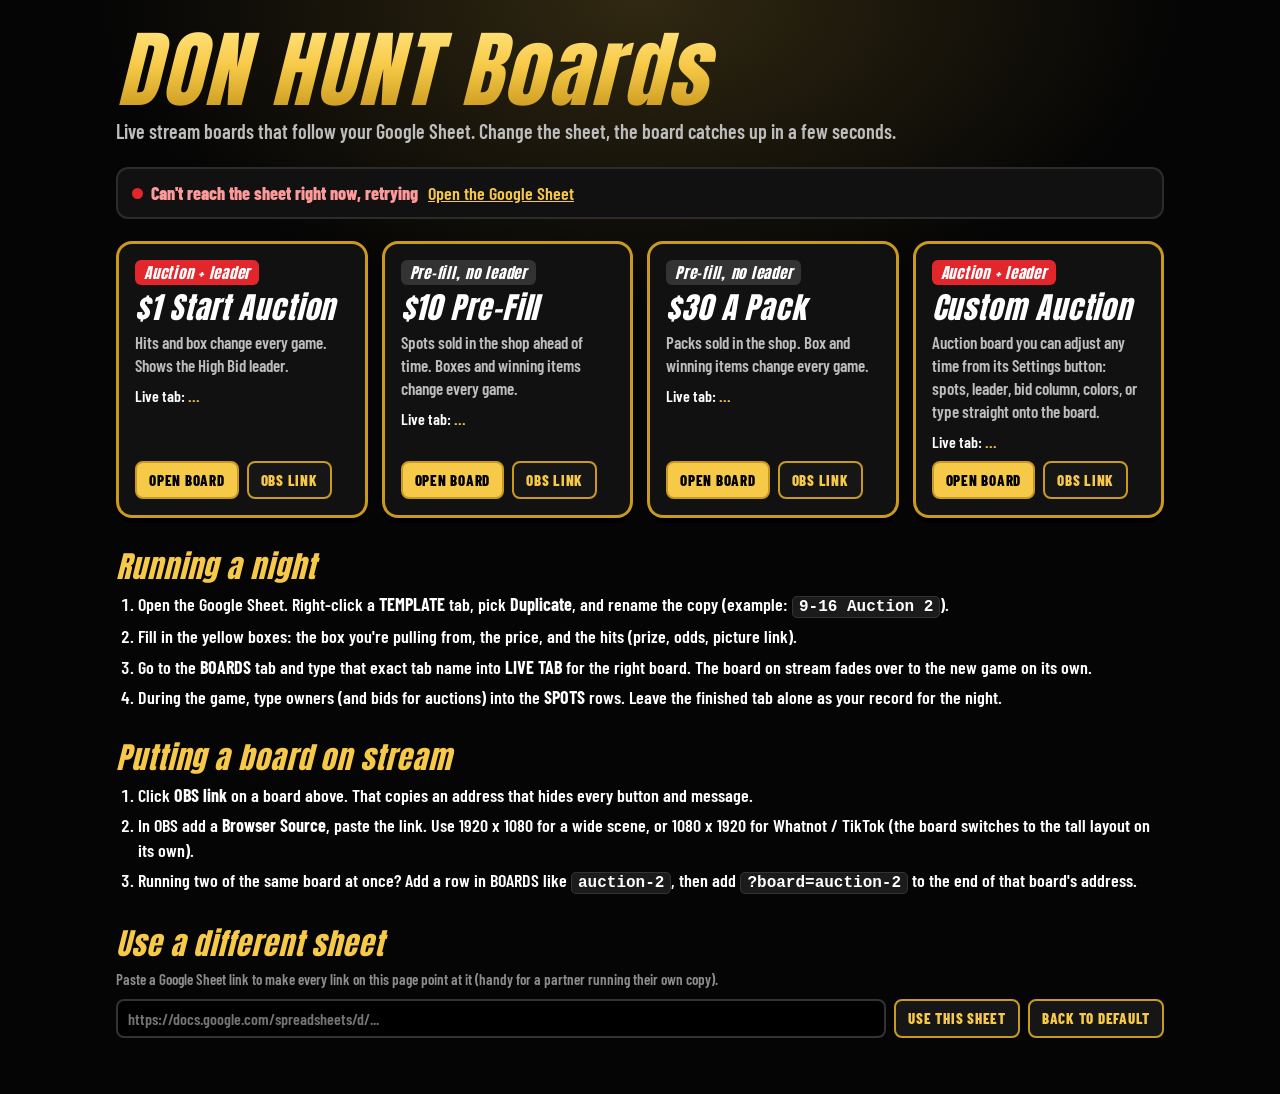
==== index.html @ 1988c6ad "DON HUNT live boards: auction, pre-fill, pack, custom Co-Authored-By: Claude Opus 5 <noreply@anthrop" ====
<!DOCTYPE html>
<html lang="en">
<head>
<meta charset="utf-8">
<meta name="viewport" content="width=device-width, initial-scale=1">
<title>DON HUNT Boards</title>
<link rel="icon" href="images/favicon.svg">
<link rel="preconnect" href="https://fonts.googleapis.com">
<link rel="preconnect" href="https://fonts.gstatic.com" crossorigin>
<link href="https://fonts.googleapis.com/css2?family=Anton&family=Barlow+Condensed:wght@500;600;700;800&display=swap" rel="stylesheet">
<style>
  :root { --bg:#050505; --panel:#111; --line:#2c2c2c; --gold:#f7c948; --gold-2:#ffe27a; --gold-3:#c99a1e; --green:#3ddc84; --red:#e2262b; --orange:#ff8a1f; --muted:#bdbdbd;
          --head:"Anton",Impact,sans-serif; --body:"Barlow Condensed","Arial Narrow",Arial,sans-serif; }
  * { box-sizing: border-box; }
  body { margin:0; color:#fff; font:600 18px/1.35 var(--body); background: radial-gradient(ellipse 60% 40% at 50% 0%, rgba(247,201,72,.18), transparent 70%), var(--bg); min-height:100vh; }
  .wrap { max-width: 1080px; margin: 0 auto; padding: 28px 16px 60px; }
  h1 { font: italic 400 clamp(44px, 8vw, 84px)/1 var(--head); margin: 0; letter-spacing:.03em;
       background: linear-gradient(180deg,var(--gold-2),var(--gold) 45%,var(--gold-3)); -webkit-background-clip:text; background-clip:text; color:transparent; }
  .lead { color: var(--muted); margin: 6px 0 22px; font-size: 20px; }
  .conn { display:flex; gap:10px; align-items:center; flex-wrap:wrap; background:var(--panel); border:2px solid var(--line); border-radius:12px; padding:12px 14px; margin-bottom:22px; }
  .dot { display:inline-flex; align-items:center; gap:8px; font-weight:800; }
  .dot::before { content:""; width:11px; height:11px; border-radius:50%; background:#777; }
  .dot.ok { color: var(--green); } .dot.ok::before { background: var(--green); box-shadow:0 0 8px var(--green); }
  .dot.err { color: #ff9a9a; } .dot.err::before { background: var(--red); }
  .conn a { color: var(--gold); }
  .cards { display:grid; grid-template-columns: repeat(auto-fit, minmax(240px, 1fr)); gap: 14px; }
  .card { background: var(--panel); border: 3px solid var(--gold-3); border-radius: 16px; padding: 16px; display:flex; flex-direction:column; gap:8px; box-shadow: 0 5px 0 #000; }
  .card h2 { font: italic 400 30px/1 var(--head); margin:0; letter-spacing:.03em; }
  .card .what { color: var(--muted); font-size: 17px; }
  .card .live { font-size: 16px; } .card .live b { color: var(--gold); }
  .tag { align-self:flex-start; font: italic 400 15px/1 var(--head); letter-spacing:.05em; padding:5px 9px; border-radius:6px; background: var(--red); }
  .tag.noleader { background:#333; }
  .btns { display:flex; gap:8px; flex-wrap:wrap; margin-top:auto; }
  .btn { font: 800 15px var(--body); text-transform:uppercase; letter-spacing:.05em; text-decoration:none; background:#161616; color:var(--gold); border:2px solid var(--gold-3); border-radius:8px; padding:8px 12px; cursor:pointer; }
  .btn:hover, .btn.primary { background: var(--gold); color:#000; }
  h3 { font: italic 400 30px/1 var(--head); color: var(--gold); margin: 34px 0 10px; letter-spacing:.03em; }
  ol { padding-left: 22px; margin: 0; } li { margin: 6px 0; }
  code { background:#1b1b1b; border:1px solid #333; border-radius:5px; padding:1px 6px; font-size: 16px; }
  .other { display:flex; gap:8px; flex-wrap:wrap; margin-top:10px; }
  .other input { flex:1 1 320px; background:#000; color:#fff; border:2px solid #333; border-radius:8px; padding:8px 10px; font: 600 16px var(--body); }
  .small { color:#8d8d8d; font-size:15px; }
</style>
</head>
<body>
<div class="wrap">
  <h1>DON HUNT Boards</h1>
  <div class="lead">Live stream boards that follow your Google Sheet. Change the sheet, the board catches up in a few seconds.</div>

  <div class="conn">
    <span class="dot" id="dot">Checking the sheet...</span>
    <span id="sheetlink"></span>
  </div>

  <div class="cards" id="cards"></div>

  <h3>Running a night</h3>
  <ol>
    <li>Open the Google Sheet. Right-click a <b>TEMPLATE</b> tab, pick <b>Duplicate</b>, and rename the copy (example: <code>9-16 Auction 2</code>).</li>
    <li>Fill in the yellow boxes: the box you're pulling from, the price, and the hits (prize, odds, picture link).</li>
    <li>Go to the <b>BOARDS</b> tab and type that exact tab name into <b>LIVE TAB</b> for the right board. The board on stream fades over to the new game on its own.</li>
    <li>During the game, type owners (and bids for auctions) into the <b>SPOTS</b> rows. Leave the finished tab alone as your record for the night.</li>
  </ol>

  <h3>Putting a board on stream</h3>
  <ol>
    <li>Click <b>OBS link</b> on a board above. That copies an address that hides every button and message.</li>
    <li>In OBS add a <b>Browser Source</b>, paste the link. Use 1920 x 1080 for a wide scene, or 1080 x 1920 for Whatnot / TikTok (the board switches to the tall layout on its own).</li>
    <li>Running two of the same board at once? Add a row in BOARDS like <code>auction-2</code>, then add <code>?board=auction-2</code> to the end of that board's address.</li>
  </ol>

  <h3>Use a different sheet</h3>
  <div class="small">Paste a Google Sheet link to make every link on this page point at it (handy for a partner running their own copy).</div>
  <div class="other"><input id="other" placeholder="https://docs.google.com/spreadsheets/d/..."><button class="btn" id="useOther">Use this sheet</button><button class="btn" id="resetOther">Back to default</button></div>
</div>

<script src="assets/config.js"></script>
<script src="assets/sheet.js"></script>
<script>
(function () {
  const S = window.DonHuntSheet;
  const P = new URLSearchParams(location.search);
  const BOARDS = [
    { key: 'auction', path: 'auction/', name: '$1 Start Auction', what: 'Hits and box change every game. Shows the High Bid leader.', leader: true },
    { key: 'prefill', path: 'prefill/', name: '$10 Pre-Fill', what: 'Spots sold in the shop ahead of time. Boxes and winning items change every game.', leader: false },
    { key: 'pack', path: 'pack/', name: '$30 A Pack', what: 'Packs sold in the shop. Box and winning items change every game.', leader: false },
    { key: 'custom', path: 'custom/', name: 'Custom Auction', what: 'Auction board you can adjust any time from its Settings button: spots, leader, bid column, colors, or type straight onto the board.', leader: true },
  ];
  const sheetParam = P.get('sheet') ? '?sheet=' + encodeURIComponent(S.SHEET_ID) : '';
  const cards = document.getElementById('cards');
  BOARDS.forEach(b => {
    const c = document.createElement('div'); c.className = 'card';
    const url = b.path + sheetParam;
    const obs = new URL(b.path, location.href); if (sheetParam) obs.searchParams.set('sheet', S.SHEET_ID); obs.searchParams.set('clean', '1');
    c.innerHTML = `<span class="tag ${b.leader ? '' : 'noleader'}">${b.leader ? 'Auction + leader' : 'Pre-fill, no leader'}</span>
      <h2></h2><div class="what"></div><div class="live" data-key="${b.key}">Live tab: <b>...</b></div>
      <div class="btns"><a class="btn primary" href="${url}">Open board</a><button class="btn" data-obs="${obs.href}">OBS link</button></div>`;
    c.querySelector('h2').textContent = b.name;
    c.querySelector('.what').textContent = b.what;
    cards.appendChild(c);
  });
  cards.addEventListener('click', e => {
    const b = e.target.closest('[data-obs]'); if (!b) return;
    const done = () => { b.textContent = 'Copied!'; setTimeout(() => b.textContent = 'OBS link', 1800); };
    (navigator.clipboard ? navigator.clipboard.writeText(b.dataset.obs) : Promise.reject()).then(done, () => { prompt('Copy this link:', b.dataset.obs); });
  });

  const dot = document.getElementById('dot');
  if (S.SHEET_ID) {
    const a = document.createElement('a'); a.href = S.BASE + '/edit'; a.target = '_blank'; a.rel = 'noopener'; a.textContent = 'Open the Google Sheet';
    document.getElementById('sheetlink').appendChild(a);
  }
  async function check() {
    if (!S.SHEET_ID) { dot.className = 'dot err'; dot.textContent = 'No Google Sheet connected yet (add its ID in assets/config.js)'; return; }
    const r = await S.readBoards();
    if (!r.ok) {
      dot.className = 'dot err';
      dot.textContent = r.reason === 'private' ? 'Sheet is private: set Share > Anyone with the link > Viewer'
        : r.reason === 'notab' ? 'Sheet is missing its BOARDS tab' : 'Can\'t reach the sheet right now, retrying';
    } else {
      dot.className = 'dot ok'; dot.textContent = 'Sheet connected';
      document.querySelectorAll('.live').forEach(l => {
        const row = r.boards[l.dataset.key];
        l.querySelector('b').textContent = row ? (row.tab || '(none set)') : '(no BOARDS row)';
      });
    }
  }
  check(); setInterval(check, 8000);

  document.getElementById('useOther').onclick = () => {
    const id = S.sheetIdFrom(document.getElementById('other').value);
    if (!id) { alert('That doesn\'t look like a Google Sheet link.'); return; }
    location.search = '?sheet=' + encodeURIComponent(id);
  };
  document.getElementById('resetOther').onclick = () => { location.search = ''; };
})();
</script>
</body>
</html>
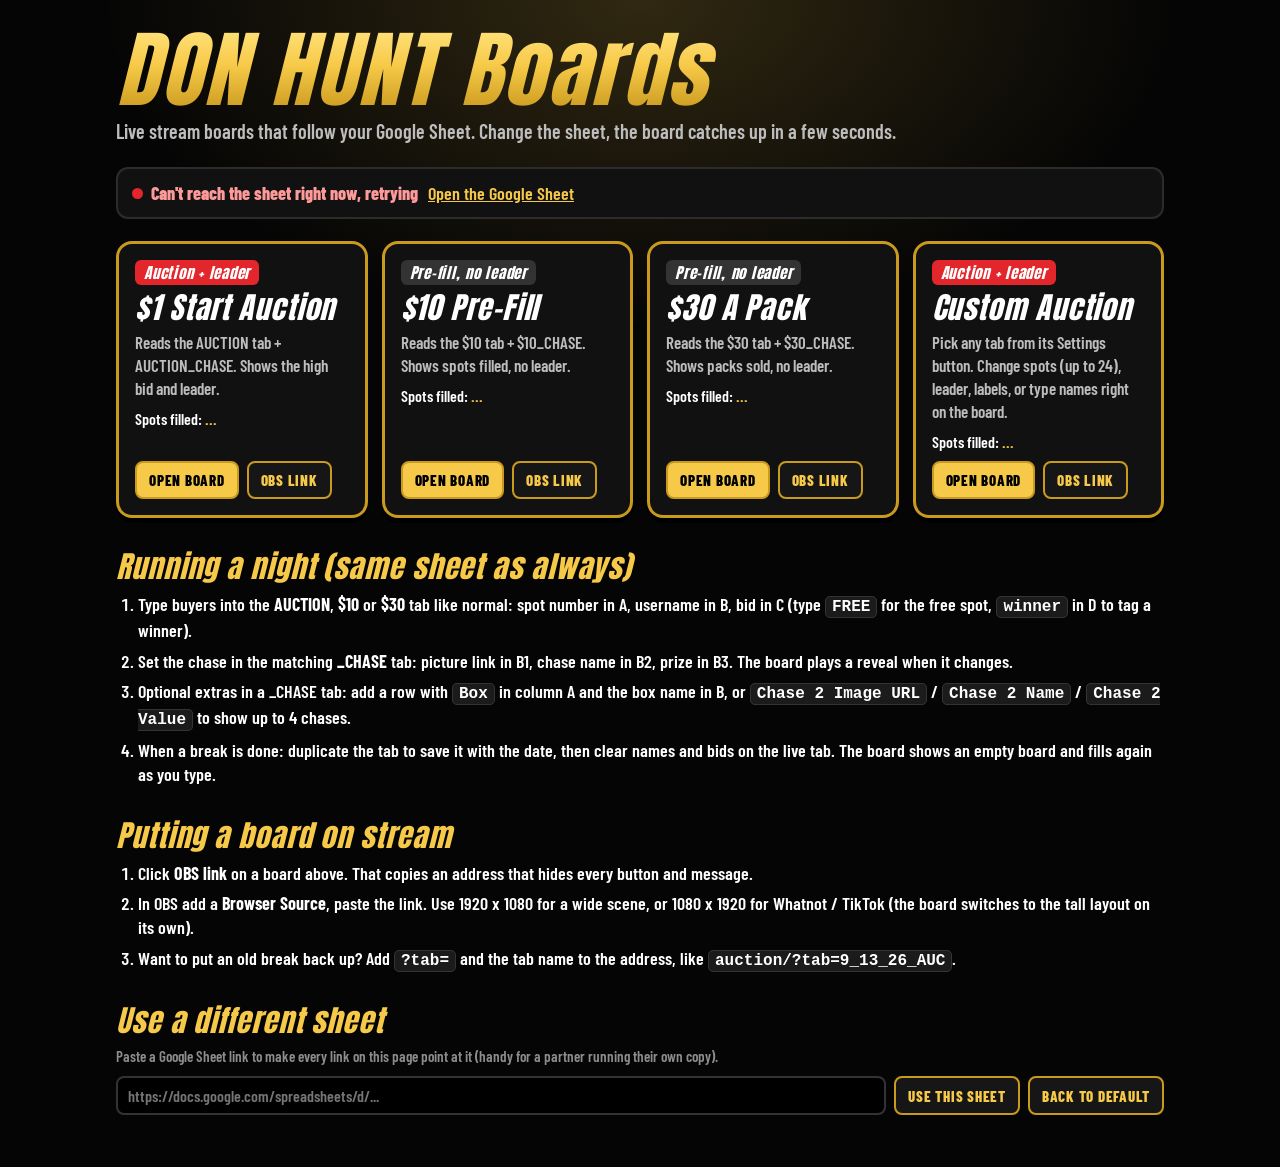
==== commit 0a7fa58c: "Read the team's existing DON_HUNT sheet tabs, 24-spot cap, TV/TikTok legibility redesign Co-Authored" ====
--- a/index.html
+++ b/index.html
@@ -53,19 +53,19 @@
 
   <div class="cards" id="cards"></div>
 
-  <h3>Running a night</h3>
+  <h3>Running a night (same sheet as always)</h3>
   <ol>
-    <li>Open the Google Sheet. Right-click a <b>TEMPLATE</b> tab, pick <b>Duplicate</b>, and rename the copy (example: <code>9-16 Auction 2</code>).</li>
-    <li>Fill in the yellow boxes: the box you're pulling from, the price, and the hits (prize, odds, picture link).</li>
-    <li>Go to the <b>BOARDS</b> tab and type that exact tab name into <b>LIVE TAB</b> for the right board. The board on stream fades over to the new game on its own.</li>
-    <li>During the game, type owners (and bids for auctions) into the <b>SPOTS</b> rows. Leave the finished tab alone as your record for the night.</li>
+    <li>Type buyers into the <b>AUCTION</b>, <b>$10</b> or <b>$30</b> tab like normal: spot number in A, username in B, bid in C (type <code>FREE</code> for the free spot, <code>winner</code> in D to tag a winner).</li>
+    <li>Set the chase in the matching <b>_CHASE</b> tab: picture link in B1, chase name in B2, prize in B3. The board plays a reveal when it changes.</li>
+    <li>Optional extras in a _CHASE tab: add a row with <code>Box</code> in column A and the box name in B, or <code>Chase 2 Image URL</code> / <code>Chase 2 Name</code> / <code>Chase 2 Value</code> to show up to 4 chases.</li>
+    <li>When a break is done: duplicate the tab to save it with the date, then clear names and bids on the live tab. The board shows an empty board and fills again as you type.</li>
   </ol>
 
   <h3>Putting a board on stream</h3>
   <ol>
     <li>Click <b>OBS link</b> on a board above. That copies an address that hides every button and message.</li>
     <li>In OBS add a <b>Browser Source</b>, paste the link. Use 1920 x 1080 for a wide scene, or 1080 x 1920 for Whatnot / TikTok (the board switches to the tall layout on its own).</li>
-    <li>Running two of the same board at once? Add a row in BOARDS like <code>auction-2</code>, then add <code>?board=auction-2</code> to the end of that board's address.</li>
+    <li>Want to put an old break back up? Add <code>?tab=</code> and the tab name to the address, like <code>auction/?tab=9_13_26_AUC</code>.</li>
   </ol>
 
   <h3>Use a different sheet</h3>
@@ -80,10 +80,10 @@
   const S = window.DonHuntSheet;
   const P = new URLSearchParams(location.search);
   const BOARDS = [
-    { key: 'auction', path: 'auction/', name: '$1 Start Auction', what: 'Hits and box change every game. Shows the High Bid leader.', leader: true },
-    { key: 'prefill', path: 'prefill/', name: '$10 Pre-Fill', what: 'Spots sold in the shop ahead of time. Boxes and winning items change every game.', leader: false },
-    { key: 'pack', path: 'pack/', name: '$30 A Pack', what: 'Packs sold in the shop. Box and winning items change every game.', leader: false },
-    { key: 'custom', path: 'custom/', name: 'Custom Auction', what: 'Auction board you can adjust any time from its Settings button: spots, leader, bid column, colors, or type straight onto the board.', leader: true },
+    { key: 'auction', path: 'auction/', name: '$1 Start Auction', what: 'Reads the AUCTION tab + AUCTION_CHASE. Shows the high bid and leader.', leader: true, tab: 'AUCTION' },
+    { key: 'prefill', path: 'prefill/', name: '$10 Pre-Fill', what: 'Reads the $10 tab + $10_CHASE. Shows spots filled, no leader.', leader: false, tab: '$10' },
+    { key: 'pack', path: 'pack/', name: '$30 A Pack', what: 'Reads the $30 tab + $30_CHASE. Shows packs sold, no leader.', leader: false, tab: '$30' },
+    { key: 'custom', path: 'custom/', name: 'Custom Auction', what: 'Pick any tab from its Settings button. Change spots (up to 24), leader, labels, or type names right on the board.', leader: true, tab: 'AUCTION' },
   ];
   const sheetParam = P.get('sheet') ? '?sheet=' + encodeURIComponent(S.SHEET_ID) : '';
   const cards = document.getElementById('cards');
@@ -92,7 +92,7 @@
     const url = b.path + sheetParam;
     const obs = new URL(b.path, location.href); if (sheetParam) obs.searchParams.set('sheet', S.SHEET_ID); obs.searchParams.set('clean', '1');
     c.innerHTML = `<span class="tag ${b.leader ? '' : 'noleader'}">${b.leader ? 'Auction + leader' : 'Pre-fill, no leader'}</span>
-      <h2></h2><div class="what"></div><div class="live" data-key="${b.key}">Live tab: <b>...</b></div>
+      <h2></h2><div class="what"></div><div class="live" data-tab="${b.tab}">Spots filled: <b>...</b></div>
       <div class="btns"><a class="btn primary" href="${url}">Open board</a><button class="btn" data-obs="${obs.href}">OBS link</button></div>`;
     c.querySelector('h2').textContent = b.name;
     c.querySelector('.what').textContent = b.what;
@@ -111,18 +111,21 @@
   }
   async function check() {
     if (!S.SHEET_ID) { dot.className = 'dot err'; dot.textContent = 'No Google Sheet connected yet (add its ID in assets/config.js)'; return; }
-    const r = await S.readBoards();
-    if (!r.ok) {
+    const tabs = ['AUCTION', '$10', '$30'];
+    const res = await Promise.all(tabs.map(t => S.readTab(t)));
+    const bad = res.find(r => !r.ok);
+    if (bad) {
       dot.className = 'dot err';
-      dot.textContent = r.reason === 'private' ? 'Sheet is private: set Share > Anyone with the link > Viewer'
-        : r.reason === 'notab' ? 'Sheet is missing its BOARDS tab' : 'Can\'t reach the sheet right now, retrying';
-    } else {
-      dot.className = 'dot ok'; dot.textContent = 'Sheet connected';
-      document.querySelectorAll('.live').forEach(l => {
-        const row = r.boards[l.dataset.key];
-        l.querySelector('b').textContent = row ? (row.tab || '(none set)') : '(no BOARDS row)';
-      });
+      dot.textContent = bad.reason === 'private' ? 'Sheet is private: set Share > Anyone with the link > Viewer'
+        : bad.reason === 'notab' ? 'Sheet is missing the ' + bad.tab + ' tab' : 'Can\'t reach the sheet right now, retrying';
+      return;
     }
+    dot.className = 'dot ok'; dot.textContent = 'Sheet connected';
+    document.querySelectorAll('.live').forEach(l => {
+      const r = res[tabs.indexOf(l.dataset.tab)];
+      const n = r.rows.filter(x => /^\d+$/.test((x[0] || '').trim()) && +x[0] <= 24 && (x[1] || '').trim()).length;
+      l.querySelector('b').textContent = n + ' / 24';
+    });
   }
   check(); setInterval(check, 8000);
 
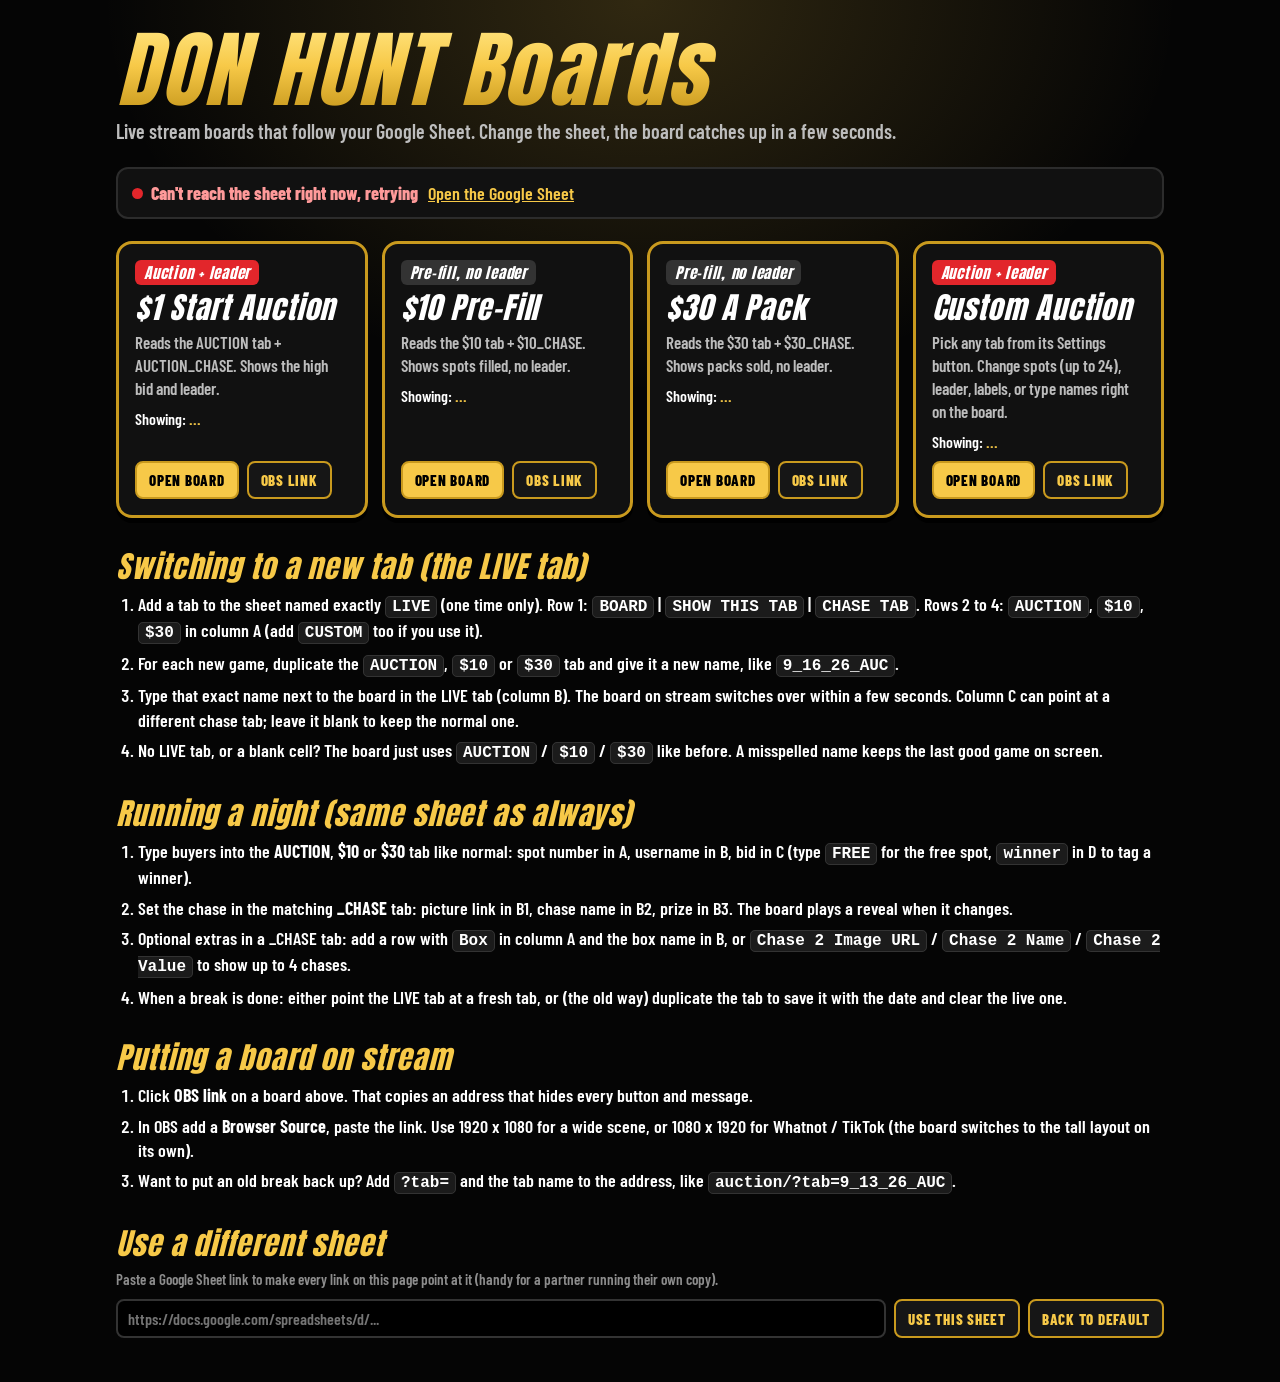
==== commit b901f51c: "Optional LIVE tab: point each board at any tab from the sheet Co-Authored-By: Claude Opus 5 <noreply" ====
--- a/index.html
+++ b/index.html
@@ -53,12 +53,20 @@
 
   <div class="cards" id="cards"></div>
 
+  <h3>Switching to a new tab (the LIVE tab)</h3>
+  <ol>
+    <li>Add a tab to the sheet named exactly <code>LIVE</code> (one time only). Row 1: <code>BOARD</code> | <code>SHOW THIS TAB</code> | <code>CHASE TAB</code>. Rows 2 to 4: <code>AUCTION</code>, <code>$10</code>, <code>$30</code> in column A (add <code>CUSTOM</code> too if you use it).</li>
+    <li>For each new game, duplicate the <code>AUCTION</code>, <code>$10</code> or <code>$30</code> tab and give it a new name, like <code>9_16_26_AUC</code>.</li>
+    <li>Type that exact name next to the board in the LIVE tab (column B). The board on stream switches over within a few seconds. Column C can point at a different chase tab; leave it blank to keep the normal one.</li>
+    <li>No LIVE tab, or a blank cell? The board just uses <code>AUCTION</code> / <code>$10</code> / <code>$30</code> like before. A misspelled name keeps the last good game on screen.</li>
+  </ol>
+
   <h3>Running a night (same sheet as always)</h3>
   <ol>
     <li>Type buyers into the <b>AUCTION</b>, <b>$10</b> or <b>$30</b> tab like normal: spot number in A, username in B, bid in C (type <code>FREE</code> for the free spot, <code>winner</code> in D to tag a winner).</li>
     <li>Set the chase in the matching <b>_CHASE</b> tab: picture link in B1, chase name in B2, prize in B3. The board plays a reveal when it changes.</li>
     <li>Optional extras in a _CHASE tab: add a row with <code>Box</code> in column A and the box name in B, or <code>Chase 2 Image URL</code> / <code>Chase 2 Name</code> / <code>Chase 2 Value</code> to show up to 4 chases.</li>
-    <li>When a break is done: duplicate the tab to save it with the date, then clear names and bids on the live tab. The board shows an empty board and fills again as you type.</li>
+    <li>When a break is done: either point the LIVE tab at a fresh tab, or (the old way) duplicate the tab to save it with the date and clear the live one.</li>
   </ol>
 
   <h3>Putting a board on stream</h3>
@@ -92,7 +100,7 @@
     const url = b.path + sheetParam;
     const obs = new URL(b.path, location.href); if (sheetParam) obs.searchParams.set('sheet', S.SHEET_ID); obs.searchParams.set('clean', '1');
     c.innerHTML = `<span class="tag ${b.leader ? '' : 'noleader'}">${b.leader ? 'Auction + leader' : 'Pre-fill, no leader'}</span>
-      <h2></h2><div class="what"></div><div class="live" data-tab="${b.tab}">Spots filled: <b>...</b></div>
+      <h2></h2><div class="what"></div><div class="live" data-key="${b.key}" data-tab="${b.tab}">Showing: <b>...</b></div>
       <div class="btns"><a class="btn primary" href="${url}">Open board</a><button class="btn" data-obs="${obs.href}">OBS link</button></div>`;
     c.querySelector('h2').textContent = b.name;
     c.querySelector('.what').textContent = b.what;
@@ -111,20 +119,24 @@
   }
   async function check() {
     if (!S.SHEET_ID) { dot.className = 'dot err'; dot.textContent = 'No Google Sheet connected yet (add its ID in assets/config.js)'; return; }
-    const tabs = ['AUCTION', '$10', '$30'];
-    const res = await Promise.all(tabs.map(t => S.readTab(t)));
-    const bad = res.find(r => !r.ok);
-    if (bad) {
+    const lv = await S.readLive();
+    const live = lv.ok ? lv.boards : {};
+    const lines = [...document.querySelectorAll('.live')];
+    const res = await Promise.all(lines.map(l => {
+      const row = live[l.dataset.key];
+      return S.readTab((row && row.tab) || l.dataset.tab).then(r => ({ r, tab: (row && row.tab) || l.dataset.tab }));
+    }));
+    if (!lv.ok && lv.reason !== 'notab') {
       dot.className = 'dot err';
-      dot.textContent = bad.reason === 'private' ? 'Sheet is private: set Share > Anyone with the link > Viewer'
-        : bad.reason === 'notab' ? 'Sheet is missing the ' + bad.tab + ' tab' : 'Can\'t reach the sheet right now, retrying';
+      dot.textContent = lv.reason === 'private' ? 'Sheet is private: set Share > Anyone with the link > Viewer' : 'Can\'t reach the sheet right now, retrying';
       return;
     }
-    dot.className = 'dot ok'; dot.textContent = 'Sheet connected';
-    document.querySelectorAll('.live').forEach(l => {
-      const r = res[tabs.indexOf(l.dataset.tab)];
-      const n = r.rows.filter(x => /^\d+$/.test((x[0] || '').trim()) && +x[0] <= 24 && (x[1] || '').trim()).length;
-      l.querySelector('b').textContent = n + ' / 24';
+    dot.className = 'dot ok';
+    dot.textContent = lv.ok ? 'Sheet connected (following the LIVE tab)' : 'Sheet connected (no LIVE tab, using AUCTION / $10 / $30)';
+    lines.forEach((l, i) => {
+      const { r, tab } = res[i];
+      const n = r.ok ? r.rows.filter(x => /^\d+$/.test((x[0] || '').trim()) && +x[0] <= 24 && (x[1] || '').trim()).length : null;
+      l.querySelector('b').textContent = r.ok ? tab + ' (' + n + '/24 filled)' : tab + ' - tab not found';
     });
   }
   check(); setInterval(check, 8000);
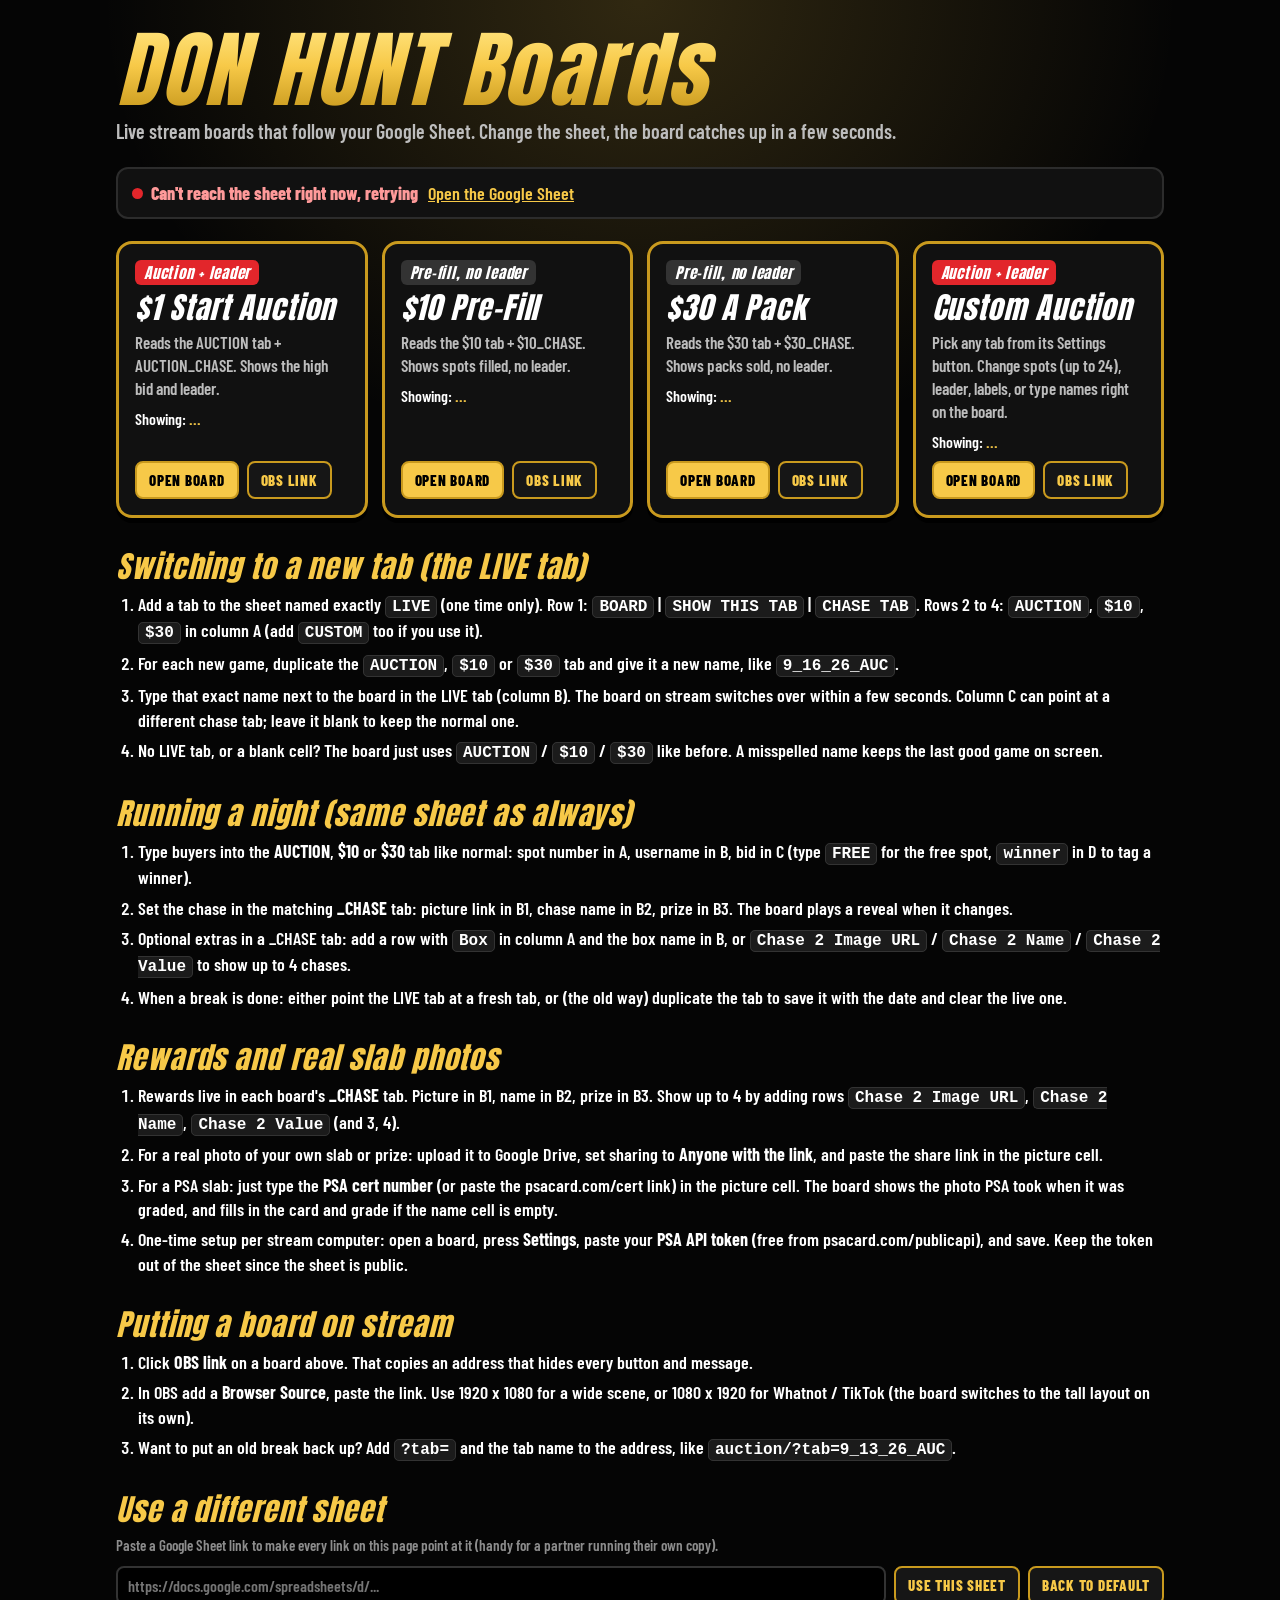
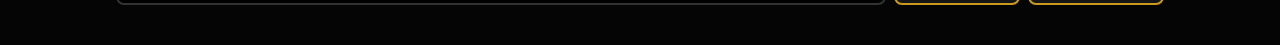
==== commit 0c860ac8: "PSA cert photos for chase slabs, rewards how-to Co-Authored-By: Claude Opus 5 <noreply@anthropic.com" ====
--- a/index.html
+++ b/index.html
@@ -67,6 +67,14 @@
     <li>Set the chase in the matching <b>_CHASE</b> tab: picture link in B1, chase name in B2, prize in B3. The board plays a reveal when it changes.</li>
     <li>Optional extras in a _CHASE tab: add a row with <code>Box</code> in column A and the box name in B, or <code>Chase 2 Image URL</code> / <code>Chase 2 Name</code> / <code>Chase 2 Value</code> to show up to 4 chases.</li>
     <li>When a break is done: either point the LIVE tab at a fresh tab, or (the old way) duplicate the tab to save it with the date and clear the live one.</li>
+  </ol>
+
+  <h3>Rewards and real slab photos</h3>
+  <ol>
+    <li>Rewards live in each board's <b>_CHASE</b> tab. Picture in B1, name in B2, prize in B3. Show up to 4 by adding rows <code>Chase 2 Image URL</code>, <code>Chase 2 Name</code>, <code>Chase 2 Value</code> (and 3, 4).</li>
+    <li>For a real photo of your own slab or prize: upload it to Google Drive, set sharing to <b>Anyone with the link</b>, and paste the share link in the picture cell.</li>
+    <li>For a PSA slab: just type the <b>PSA cert number</b> (or paste the psacard.com/cert link) in the picture cell. The board shows the photo PSA took when it was graded, and fills in the card and grade if the name cell is empty.</li>
+    <li>One-time setup per stream computer: open a board, press <b>Settings</b>, paste your <b>PSA API token</b> (free from psacard.com/publicapi), and save. Keep the token out of the sheet since the sheet is public.</li>
   </ol>
 
   <h3>Putting a board on stream</h3>
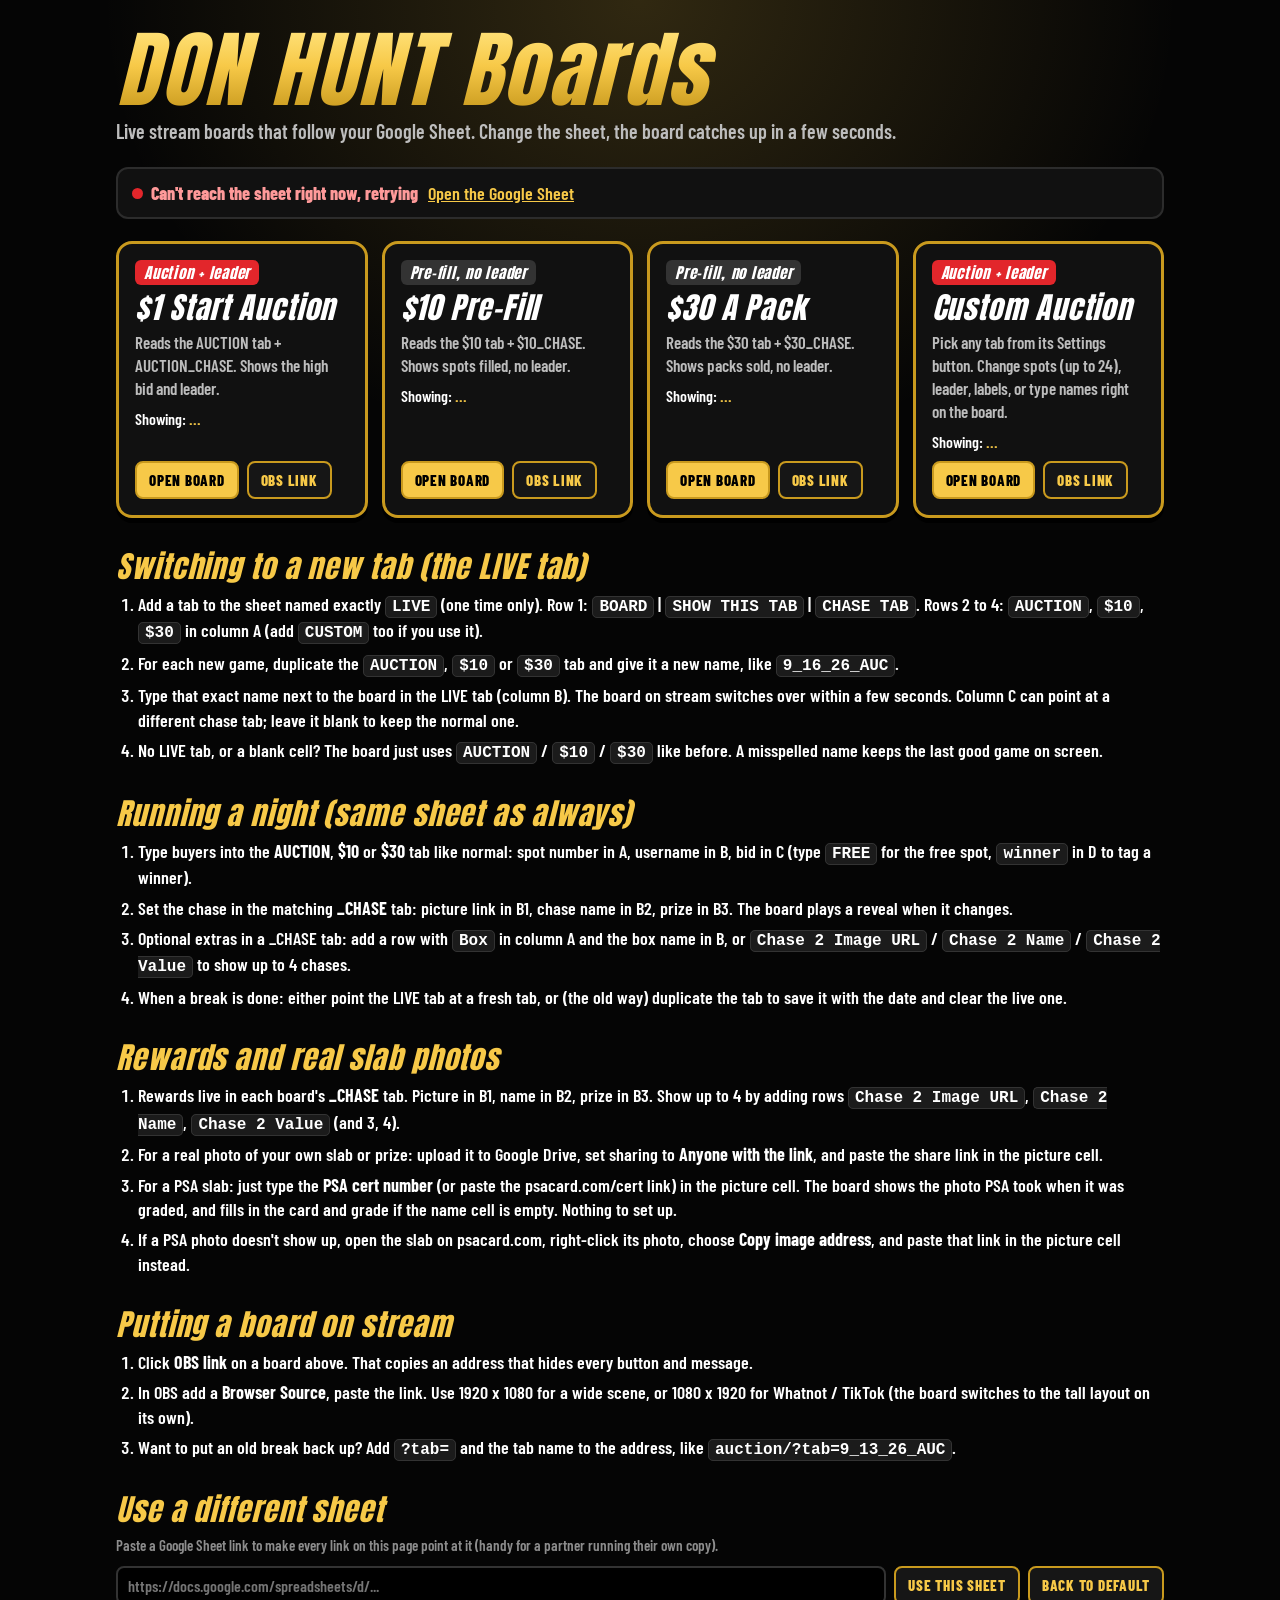
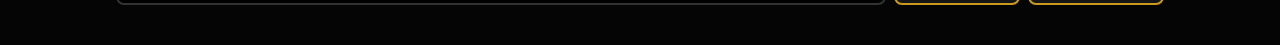
==== commit b4d010f8: "Connect boards to the DON HUNT PSA Helper (no setup on stream computers) Co-Authored-By: Claude Opus" ====
--- a/index.html
+++ b/index.html
@@ -73,8 +73,8 @@
   <ol>
     <li>Rewards live in each board's <b>_CHASE</b> tab. Picture in B1, name in B2, prize in B3. Show up to 4 by adding rows <code>Chase 2 Image URL</code>, <code>Chase 2 Name</code>, <code>Chase 2 Value</code> (and 3, 4).</li>
     <li>For a real photo of your own slab or prize: upload it to Google Drive, set sharing to <b>Anyone with the link</b>, and paste the share link in the picture cell.</li>
-    <li>For a PSA slab: just type the <b>PSA cert number</b> (or paste the psacard.com/cert link) in the picture cell. The board shows the photo PSA took when it was graded, and fills in the card and grade if the name cell is empty.</li>
-    <li>One-time setup per stream computer: open a board, press <b>Settings</b>, paste your <b>PSA API token</b> (free from psacard.com/publicapi), and save. Keep the token out of the sheet since the sheet is public.</li>
+    <li>For a PSA slab: just type the <b>PSA cert number</b> (or paste the psacard.com/cert link) in the picture cell. The board shows the photo PSA took when it was graded, and fills in the card and grade if the name cell is empty. Nothing to set up.</li>
+    <li>If a PSA photo doesn't show up, open the slab on psacard.com, right-click its photo, choose <b>Copy image address</b>, and paste that link in the picture cell instead.</li>
   </ol>
 
   <h3>Putting a board on stream</h3>
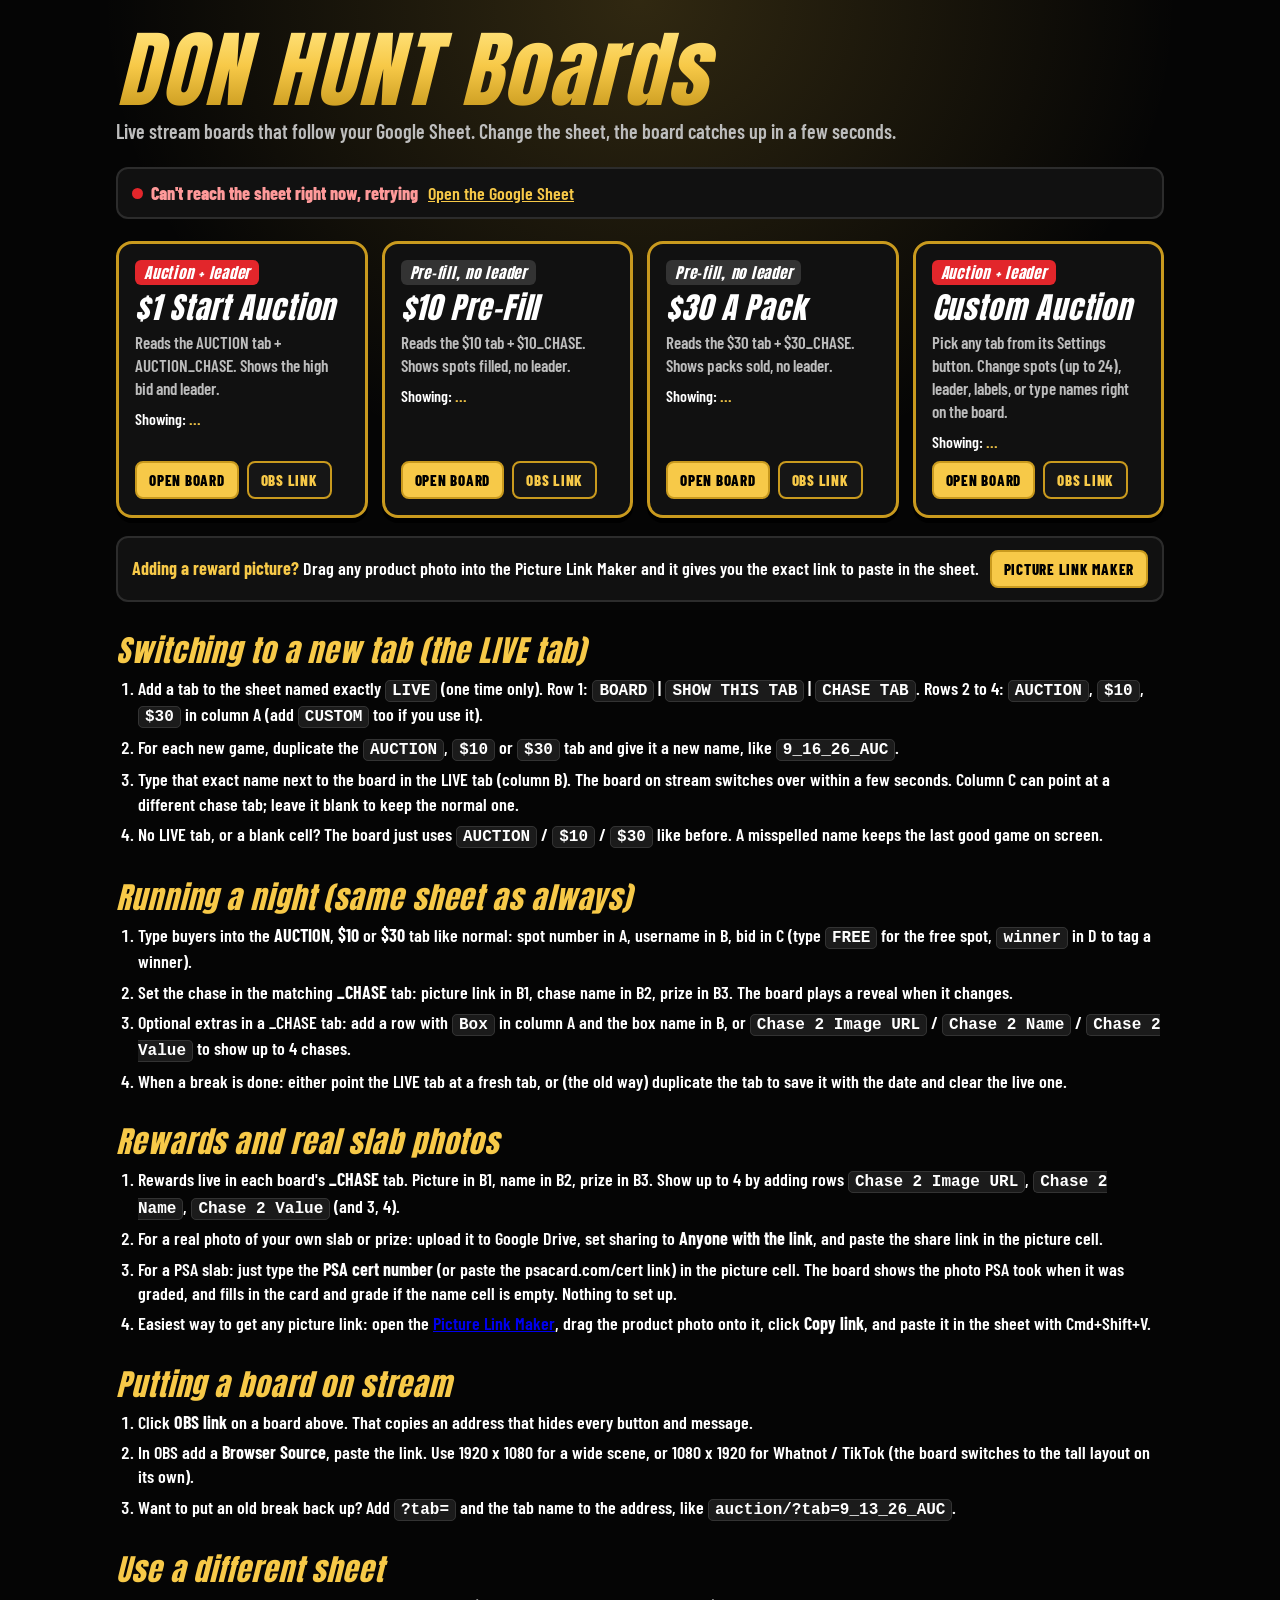
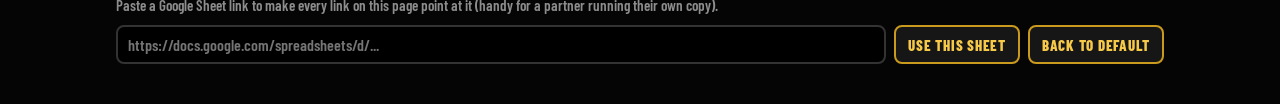
==== commit 96fe84b5: "Picture Link Maker + automatic picture-link fixes and warnings Co-Authored-By: Claude Opus 5 <norepl" ====
--- a/index.html
+++ b/index.html
@@ -53,6 +53,11 @@
 
   <div class="cards" id="cards"></div>
 
+  <div class="conn" style="margin-top:18px;justify-content:space-between">
+    <span><b style="color:var(--gold)">Adding a reward picture?</b> Drag any product photo into the Picture Link Maker and it gives you the exact link to paste in the sheet.</span>
+    <a class="btn primary" href="picture/">Picture Link Maker</a>
+  </div>
+
   <h3>Switching to a new tab (the LIVE tab)</h3>
   <ol>
     <li>Add a tab to the sheet named exactly <code>LIVE</code> (one time only). Row 1: <code>BOARD</code> | <code>SHOW THIS TAB</code> | <code>CHASE TAB</code>. Rows 2 to 4: <code>AUCTION</code>, <code>$10</code>, <code>$30</code> in column A (add <code>CUSTOM</code> too if you use it).</li>
@@ -74,7 +79,7 @@
     <li>Rewards live in each board's <b>_CHASE</b> tab. Picture in B1, name in B2, prize in B3. Show up to 4 by adding rows <code>Chase 2 Image URL</code>, <code>Chase 2 Name</code>, <code>Chase 2 Value</code> (and 3, 4).</li>
     <li>For a real photo of your own slab or prize: upload it to Google Drive, set sharing to <b>Anyone with the link</b>, and paste the share link in the picture cell.</li>
     <li>For a PSA slab: just type the <b>PSA cert number</b> (or paste the psacard.com/cert link) in the picture cell. The board shows the photo PSA took when it was graded, and fills in the card and grade if the name cell is empty. Nothing to set up.</li>
-    <li>If a PSA photo doesn't show up, open the slab on psacard.com, right-click its photo, choose <b>Copy image address</b>, and paste that link in the picture cell instead.</li>
+    <li>Easiest way to get any picture link: open the <a href="picture/">Picture Link Maker</a>, drag the product photo onto it, click <b>Copy link</b>, and paste it in the sheet with Cmd+Shift+V.</li>
   </ol>
 
   <h3>Putting a board on stream</h3>
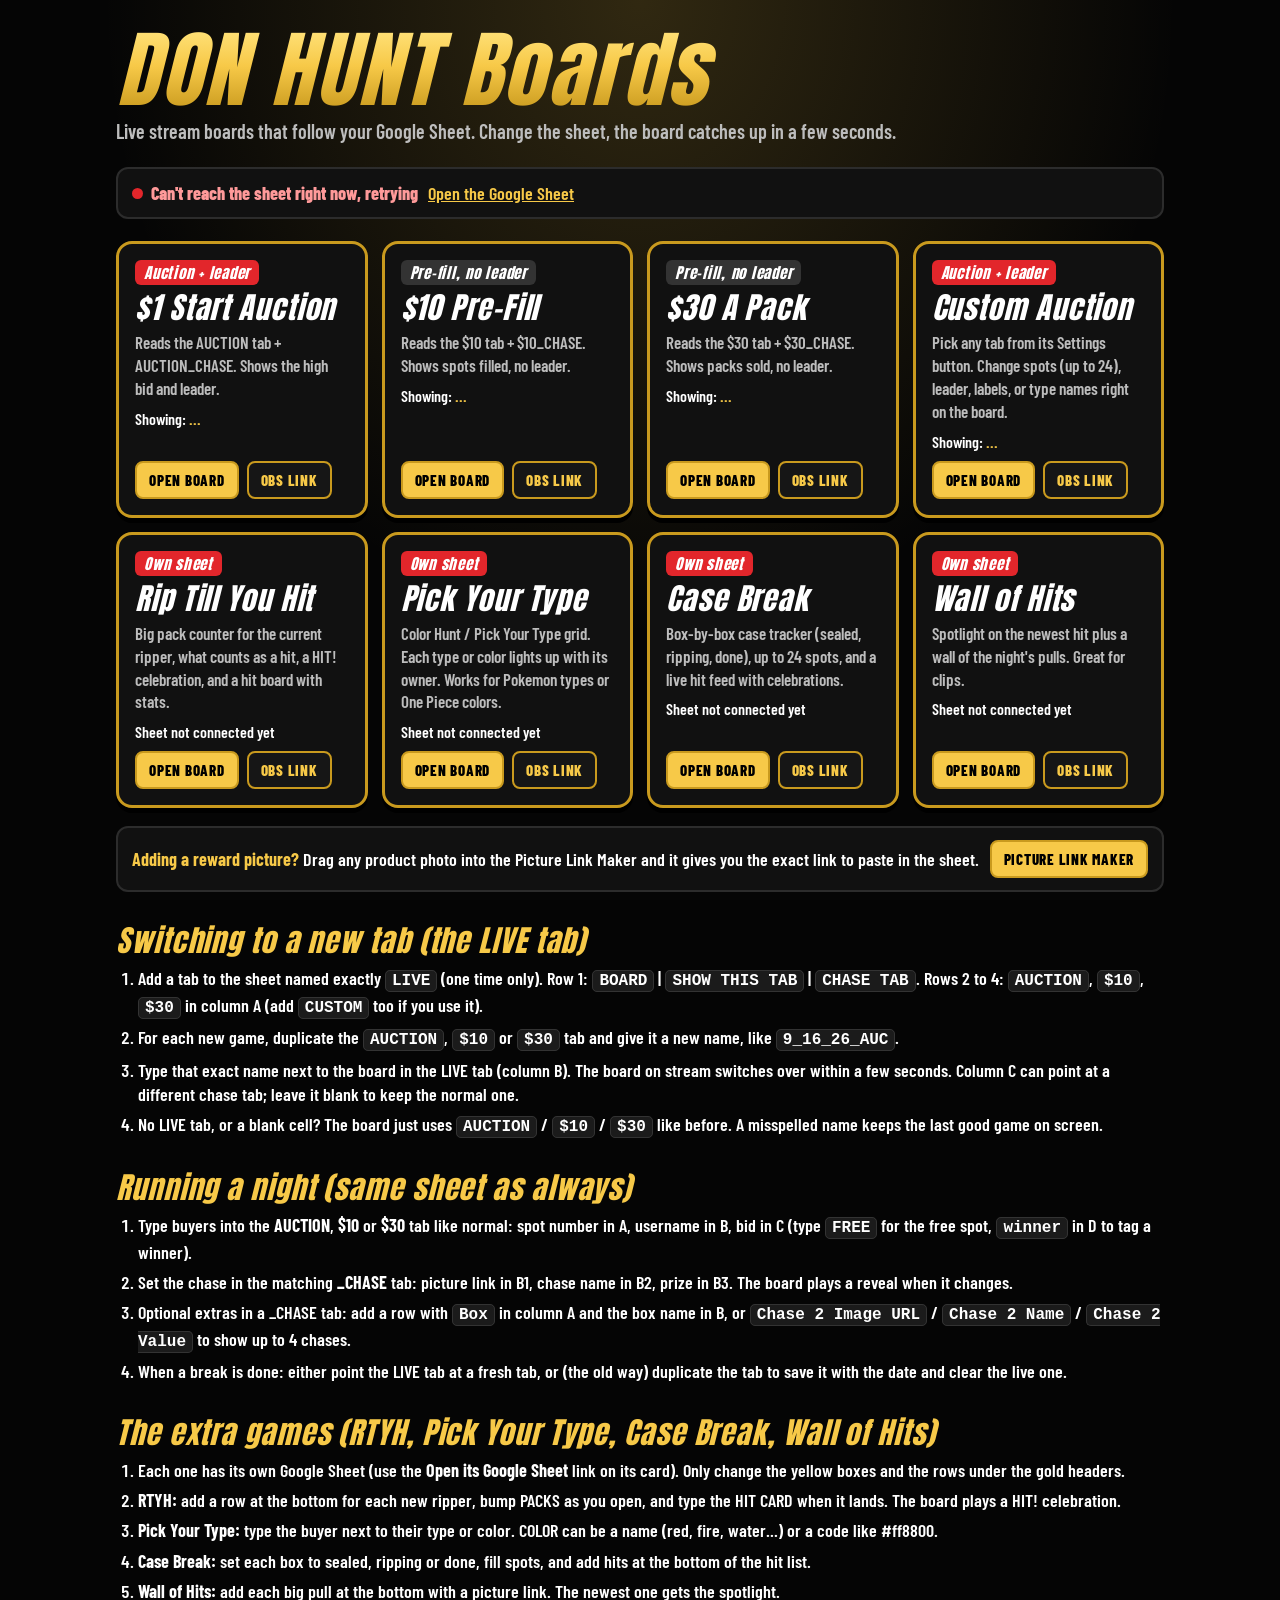
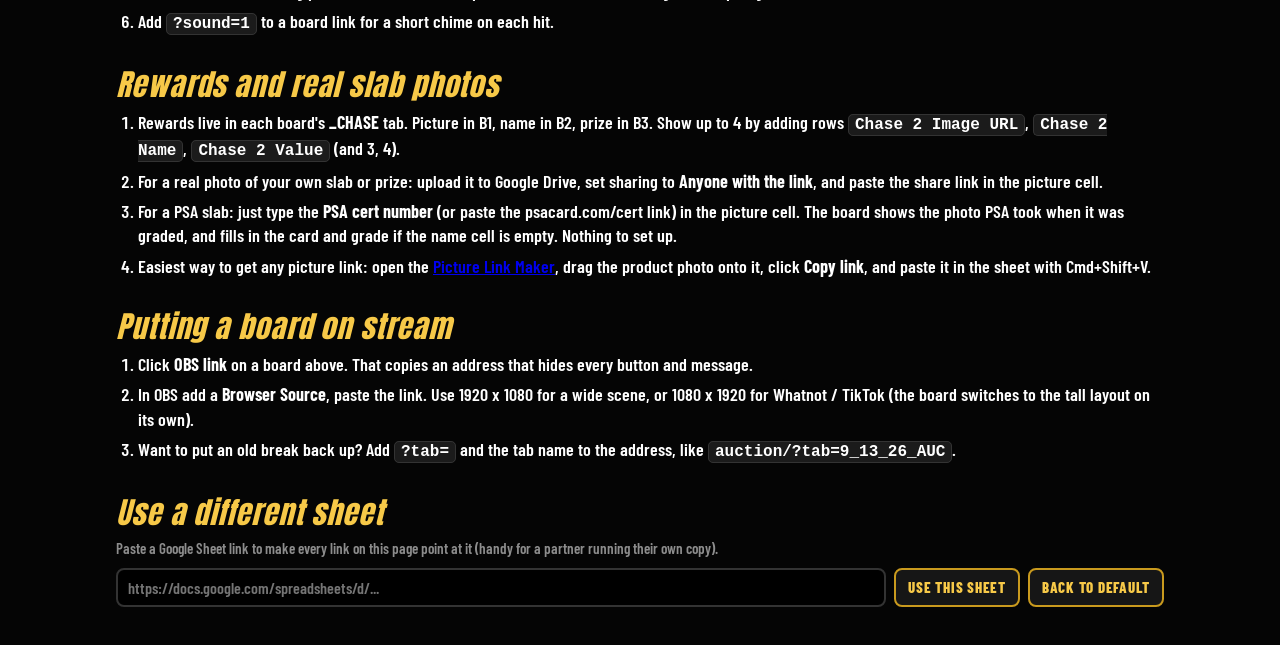
==== commit 05751f8c: "New boards: Rip Till You Hit, Pick Your Type, Case Break, Wall of Hits Co-Authored-By: Claude Opus 5" ====
--- a/index.html
+++ b/index.html
@@ -74,6 +74,16 @@
     <li>When a break is done: either point the LIVE tab at a fresh tab, or (the old way) duplicate the tab to save it with the date and clear the live one.</li>
   </ol>
 
+  <h3>The extra games (RTYH, Pick Your Type, Case Break, Wall of Hits)</h3>
+  <ol>
+    <li>Each one has its own Google Sheet (use the <b>Open its Google Sheet</b> link on its card). Only change the yellow boxes and the rows under the gold headers.</li>
+    <li><b>RTYH:</b> add a row at the bottom for each new ripper, bump PACKS as you open, and type the HIT CARD when it lands. The board plays a HIT! celebration.</li>
+    <li><b>Pick Your Type:</b> type the buyer next to their type or color. COLOR can be a name (red, fire, water...) or a code like #ff8800.</li>
+    <li><b>Case Break:</b> set each box to sealed, ripping or done, fill spots, and add hits at the bottom of the hit list.</li>
+    <li><b>Wall of Hits:</b> add each big pull at the bottom with a picture link. The newest one gets the spotlight.</li>
+    <li>Add <code>?sound=1</code> to a board link for a short chime on each hit.</li>
+  </ol>
+
   <h3>Rewards and real slab photos</h3>
   <ol>
     <li>Rewards live in each board's <b>_CHASE</b> tab. Picture in B1, name in B2, prize in B3. Show up to 4 by adding rows <code>Chase 2 Image URL</code>, <code>Chase 2 Name</code>, <code>Chase 2 Value</code> (and 3, 4).</li>
@@ -105,15 +115,21 @@
     { key: 'prefill', path: 'prefill/', name: '$10 Pre-Fill', what: 'Reads the $10 tab + $10_CHASE. Shows spots filled, no leader.', leader: false, tab: '$10' },
     { key: 'pack', path: 'pack/', name: '$30 A Pack', what: 'Reads the $30 tab + $30_CHASE. Shows packs sold, no leader.', leader: false, tab: '$30' },
     { key: 'custom', path: 'custom/', name: 'Custom Auction', what: 'Pick any tab from its Settings button. Change spots (up to 24), leader, labels, or type names right on the board.', leader: true, tab: 'AUCTION' },
+    { key: 'rtyh', path: 'rtyh/', name: 'Rip Till You Hit', what: 'Big pack counter for the current ripper, what counts as a hit, a HIT! celebration, and a hit board with stats.', game: true },
+    { key: 'types', path: 'types/', name: 'Pick Your Type', what: 'Color Hunt / Pick Your Type grid. Each type or color lights up with its owner. Works for Pokemon types or One Piece colors.', game: true },
+    { key: 'case', path: 'case/', name: 'Case Break', what: 'Box-by-box case tracker (sealed, ripping, done), up to 24 spots, and a live hit feed with celebrations.', game: true },
+    { key: 'hits', path: 'hits/', name: 'Wall of Hits', what: 'Spotlight on the newest hit plus a wall of the night\'s pulls. Great for clips.', game: true },
   ];
+  const GS = (window.DONHUNT_CONFIG || {}).gameSheets || {};
   const sheetParam = P.get('sheet') ? '?sheet=' + encodeURIComponent(S.SHEET_ID) : '';
   const cards = document.getElementById('cards');
   BOARDS.forEach(b => {
     const c = document.createElement('div'); c.className = 'card';
-    const url = b.path + sheetParam;
-    const obs = new URL(b.path, location.href); if (sheetParam) obs.searchParams.set('sheet', S.SHEET_ID); obs.searchParams.set('clean', '1');
-    c.innerHTML = `<span class="tag ${b.leader ? '' : 'noleader'}">${b.leader ? 'Auction + leader' : 'Pre-fill, no leader'}</span>
-      <h2></h2><div class="what"></div><div class="live" data-key="${b.key}" data-tab="${b.tab}">Showing: <b>...</b></div>
+    const url = b.path + (b.game ? '' : sheetParam);
+    const obs = new URL(b.path, location.href); if (sheetParam && !b.game) obs.searchParams.set('sheet', S.SHEET_ID); obs.searchParams.set('clean', '1');
+    const gsid = b.game ? GS[b.key] : '';
+    c.innerHTML = `<span class="tag ${b.leader || b.game ? '' : 'noleader'}">${b.game ? 'Own sheet' : b.leader ? 'Auction + leader' : 'Pre-fill, no leader'}</span>
+      <h2></h2><div class="what"></div>${b.game ? (gsid ? `<div class="live"><a href="https://docs.google.com/spreadsheets/d/${gsid}/edit" target="_blank" rel="noopener" style="color:var(--gold)">Open its Google Sheet</a></div>` : '<div class="live">Sheet not connected yet</div>') : `<div class="live" data-key="${b.key}" data-tab="${b.tab}">Showing: <b>...</b></div>`}
       <div class="btns"><a class="btn primary" href="${url}">Open board</a><button class="btn" data-obs="${obs.href}">OBS link</button></div>`;
     c.querySelector('h2').textContent = b.name;
     c.querySelector('.what').textContent = b.what;
@@ -134,7 +150,7 @@
     if (!S.SHEET_ID) { dot.className = 'dot err'; dot.textContent = 'No Google Sheet connected yet (add its ID in assets/config.js)'; return; }
     const lv = await S.readLive();
     const live = lv.ok ? lv.boards : {};
-    const lines = [...document.querySelectorAll('.live')];
+    const lines = [...document.querySelectorAll('.live[data-tab]')];
     const res = await Promise.all(lines.map(l => {
       const row = live[l.dataset.key];
       return S.readTab((row && row.tab) || l.dataset.tab).then(r => ({ r, tab: (row && row.tab) || l.dataset.tab }));
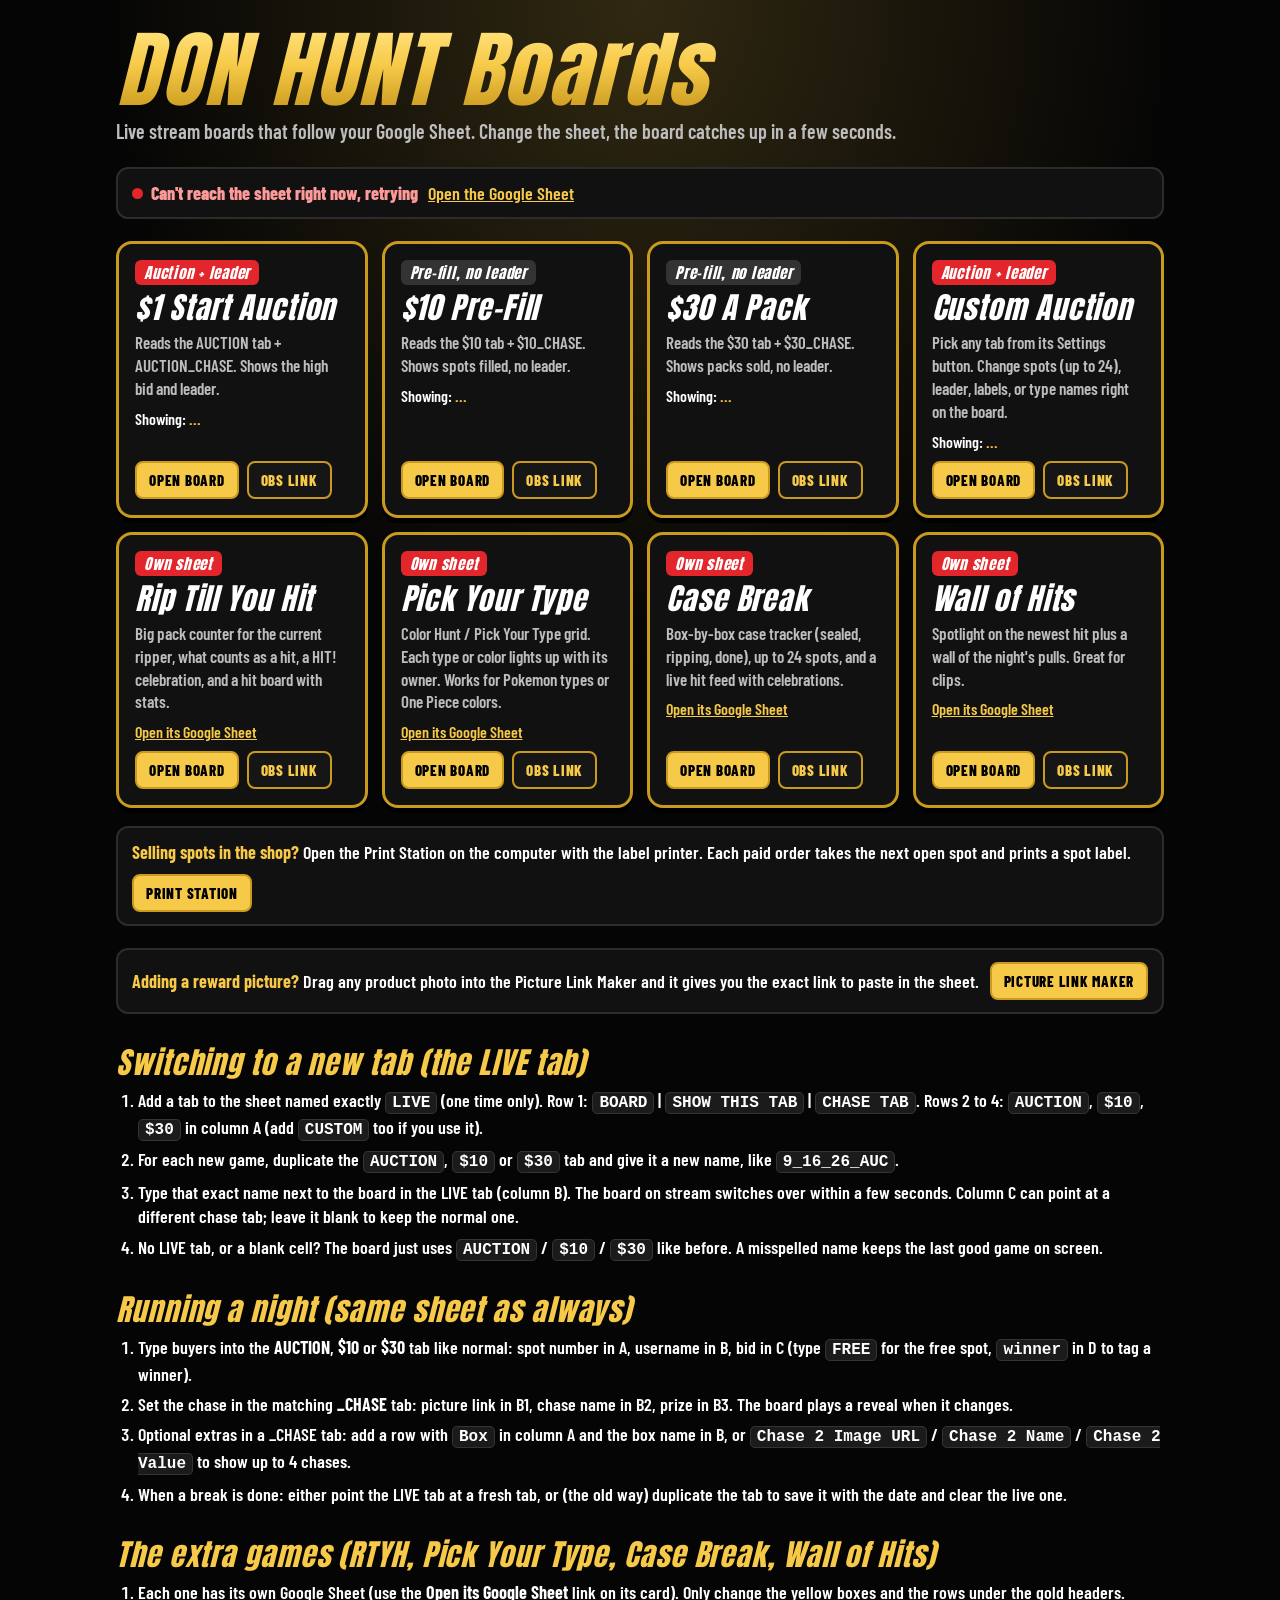
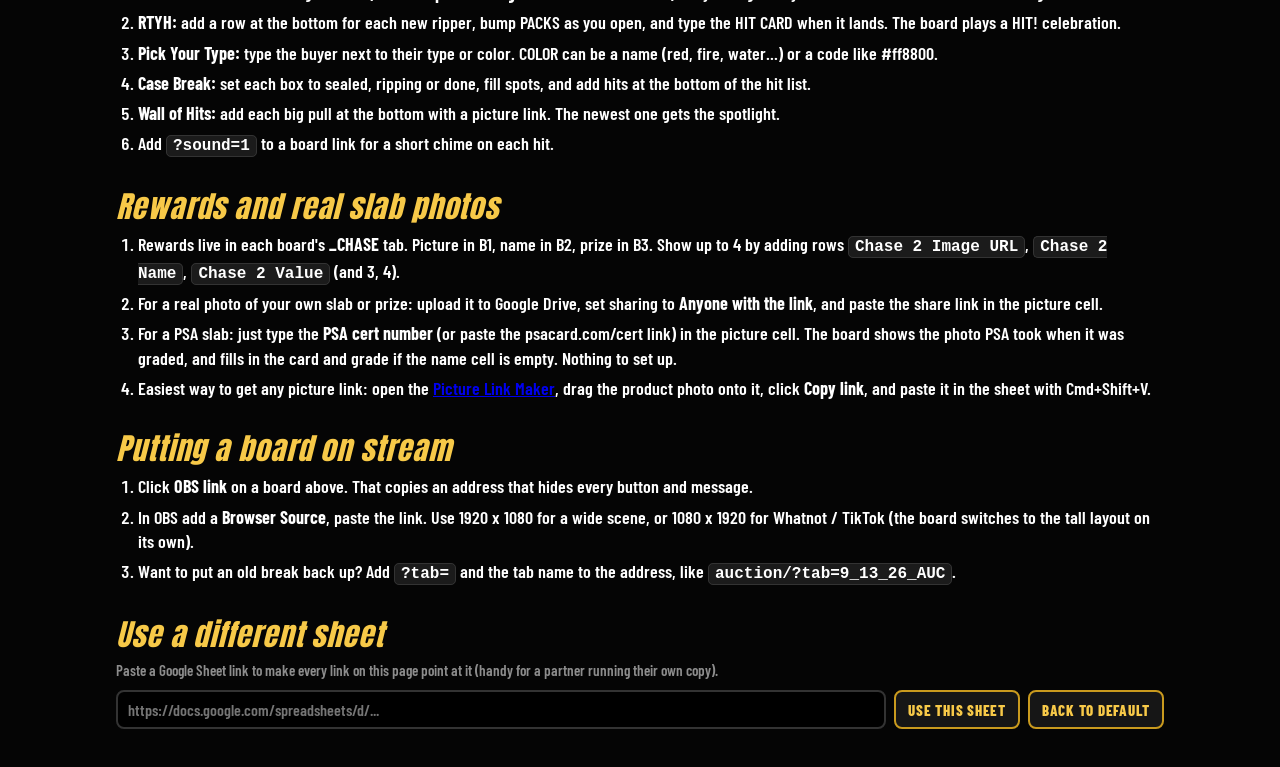
==== commit 66635c38: "Print Station for shop-order spot labels, plus the order robot script" ====
--- a/index.html
+++ b/index.html
@@ -54,6 +54,10 @@
   <div class="cards" id="cards"></div>
 
   <div class="conn" style="margin-top:18px;justify-content:space-between">
+    <span><b style="color:var(--gold)">Selling spots in the shop?</b> Open the Print Station on the computer with the label printer. Each paid order takes the next open spot and prints a spot label.</span>
+    <a class="btn primary" href="print/">Print Station</a>
+  </div>
+  <div class="conn" style="justify-content:space-between">
     <span><b style="color:var(--gold)">Adding a reward picture?</b> Drag any product photo into the Picture Link Maker and it gives you the exact link to paste in the sheet.</span>
     <a class="btn primary" href="picture/">Picture Link Maker</a>
   </div>
